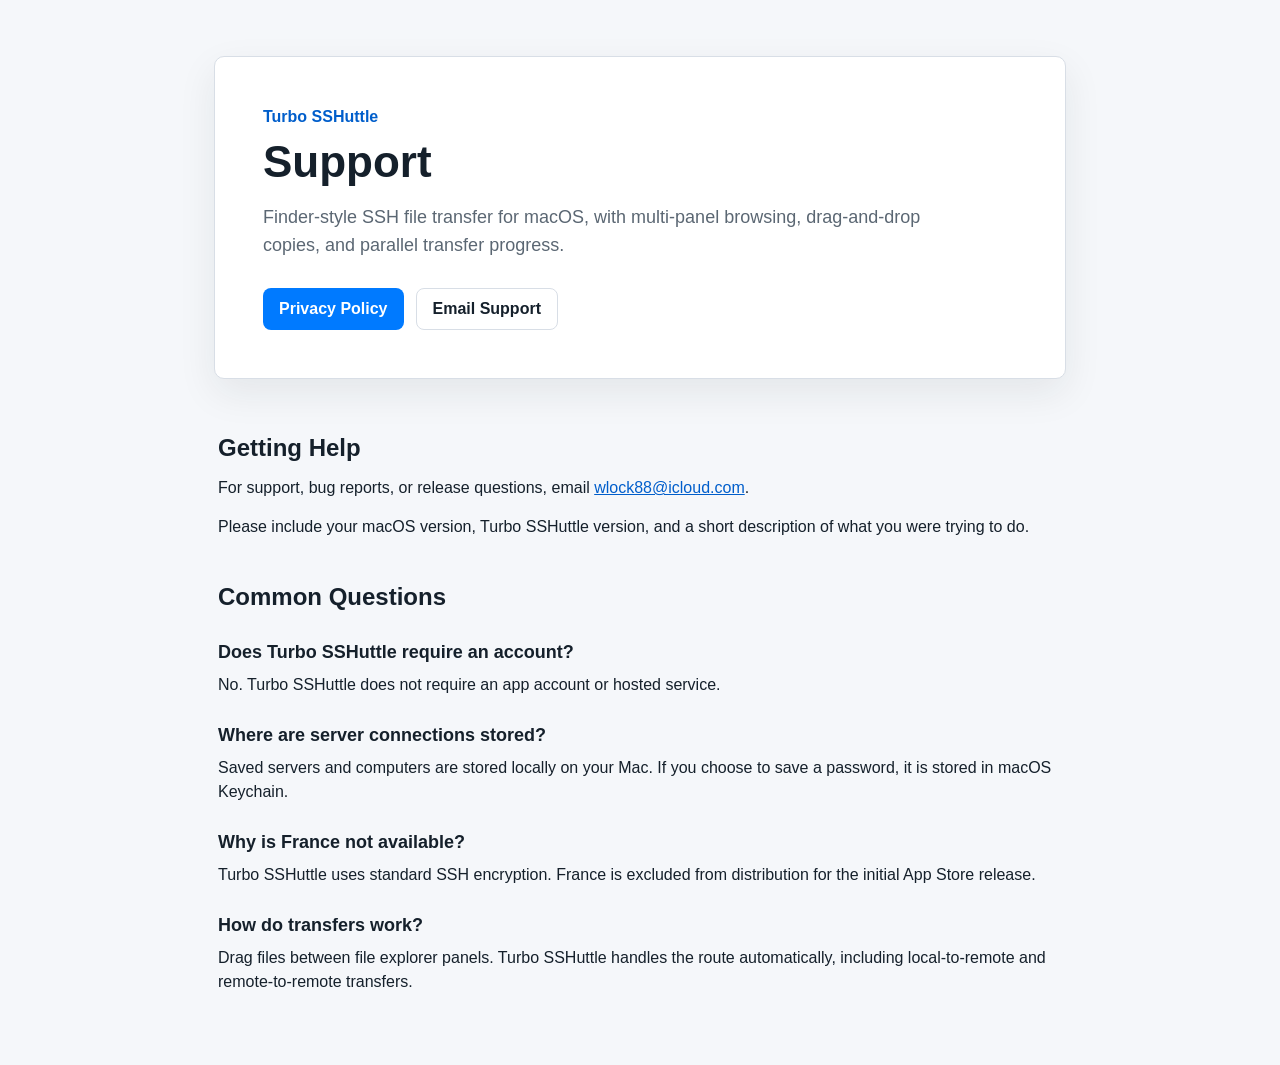
==== index.html @ 7627b373 "Add Turbo SSHuttle support site" ====
<!doctype html>
<html lang="en">
<head>
  <meta charset="utf-8">
  <meta name="viewport" content="width=device-width, initial-scale=1">
  <title>Turbo SSHuttle Support</title>
  <meta name="description" content="Support and privacy information for Turbo SSHuttle.">
  <link rel="stylesheet" href="styles.css">
</head>
<body>
  <main class="page">
    <section class="hero">
      <p class="eyebrow">Turbo SSHuttle</p>
      <h1>Support</h1>
      <p class="lede">Finder-style SSH file transfer for macOS, with multi-panel browsing, drag-and-drop copies, and parallel transfer progress.</p>
      <div class="actions">
        <a class="button" href="privacy.html">Privacy Policy</a>
        <a class="button secondary" href="mailto:wlock88@icloud.com?subject=Turbo%20SSHuttle%20Support">Email Support</a>
      </div>
    </section>

    <section class="content">
      <h2>Getting Help</h2>
      <p>For support, bug reports, or release questions, email <a href="mailto:wlock88@icloud.com">wlock88@icloud.com</a>.</p>
      <p>Please include your macOS version, Turbo SSHuttle version, and a short description of what you were trying to do.</p>

      <h2>Common Questions</h2>
      <h3>Does Turbo SSHuttle require an account?</h3>
      <p>No. Turbo SSHuttle does not require an app account or hosted service.</p>

      <h3>Where are server connections stored?</h3>
      <p>Saved servers and computers are stored locally on your Mac. If you choose to save a password, it is stored in macOS Keychain.</p>

      <h3>Why is France not available?</h3>
      <p>Turbo SSHuttle uses standard SSH encryption. France is excluded from distribution for the initial App Store release.</p>

      <h3>How do transfers work?</h3>
      <p>Drag files between file explorer panels. Turbo SSHuttle handles the route automatically, including local-to-remote and remote-to-remote transfers.</p>
    </section>
  </main>
</body>
</html>
---- styles.css ----
:root {
  color-scheme: light;
  --ink: #15202b;
  --muted: #5b6773;
  --line: #d8dee6;
  --panel: #ffffff;
  --bg: #f5f7fa;
  --accent: #007aff;
  --accent-dark: #005ecb;
}

* {
  box-sizing: border-box;
}

body {
  margin: 0;
  font-family: -apple-system, BlinkMacSystemFont, "Segoe UI", sans-serif;
  color: var(--ink);
  background: var(--bg);
  line-height: 1.55;
}

a {
  color: var(--accent-dark);
}

.page {
  max-width: 900px;
  margin: 0 auto;
  padding: 56px 24px;
}

.hero {
  padding: 48px;
  border: 1px solid var(--line);
  border-radius: 10px;
  background: var(--panel);
  box-shadow: 0 14px 38px rgba(21, 32, 43, 0.08);
}

.hero.compact {
  padding-bottom: 36px;
}

.eyebrow {
  margin: 0 0 8px;
  color: var(--accent-dark);
  font-weight: 700;
  letter-spacing: 0;
}

h1 {
  margin: 0;
  font-size: 44px;
  line-height: 1.1;
  letter-spacing: 0;
}

h2 {
  margin: 38px 0 10px;
  font-size: 24px;
  letter-spacing: 0;
}

h3 {
  margin: 24px 0 6px;
  font-size: 18px;
  letter-spacing: 0;
}

p {
  margin: 0 0 14px;
}

.lede {
  max-width: 680px;
  margin-top: 18px;
  color: var(--muted);
  font-size: 18px;
}

.actions {
  display: flex;
  flex-wrap: wrap;
  gap: 12px;
  margin-top: 28px;
}

.button {
  display: inline-flex;
  align-items: center;
  justify-content: center;
  min-height: 42px;
  padding: 0 16px;
  border-radius: 8px;
  background: var(--accent);
  color: #fff;
  font-weight: 700;
  text-decoration: none;
}

.button.secondary {
  border: 1px solid var(--line);
  background: #fff;
  color: var(--ink);
}

.content {
  padding: 12px 4px 0;
}

@media (max-width: 640px) {
  .page {
    padding: 28px 16px;
  }

  .hero {
    padding: 28px;
  }

  h1 {
    font-size: 34px;
  }
}
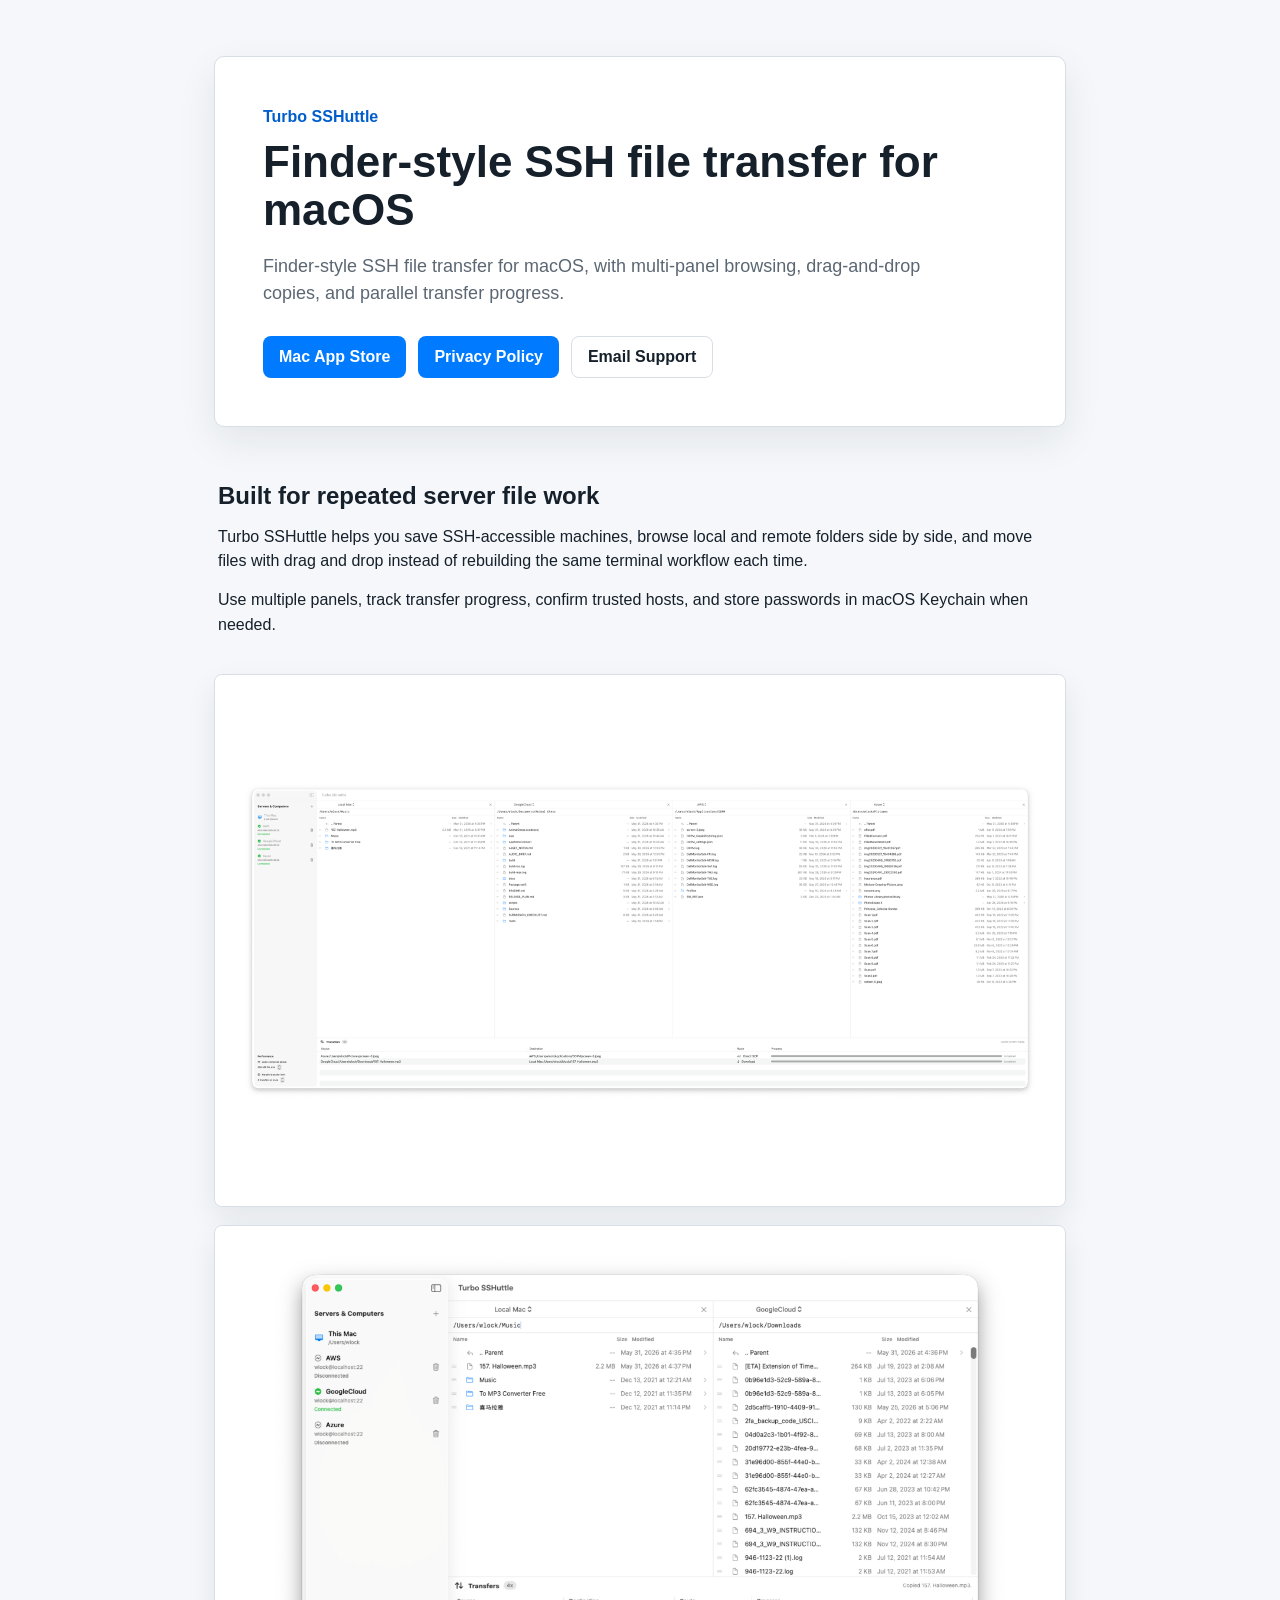
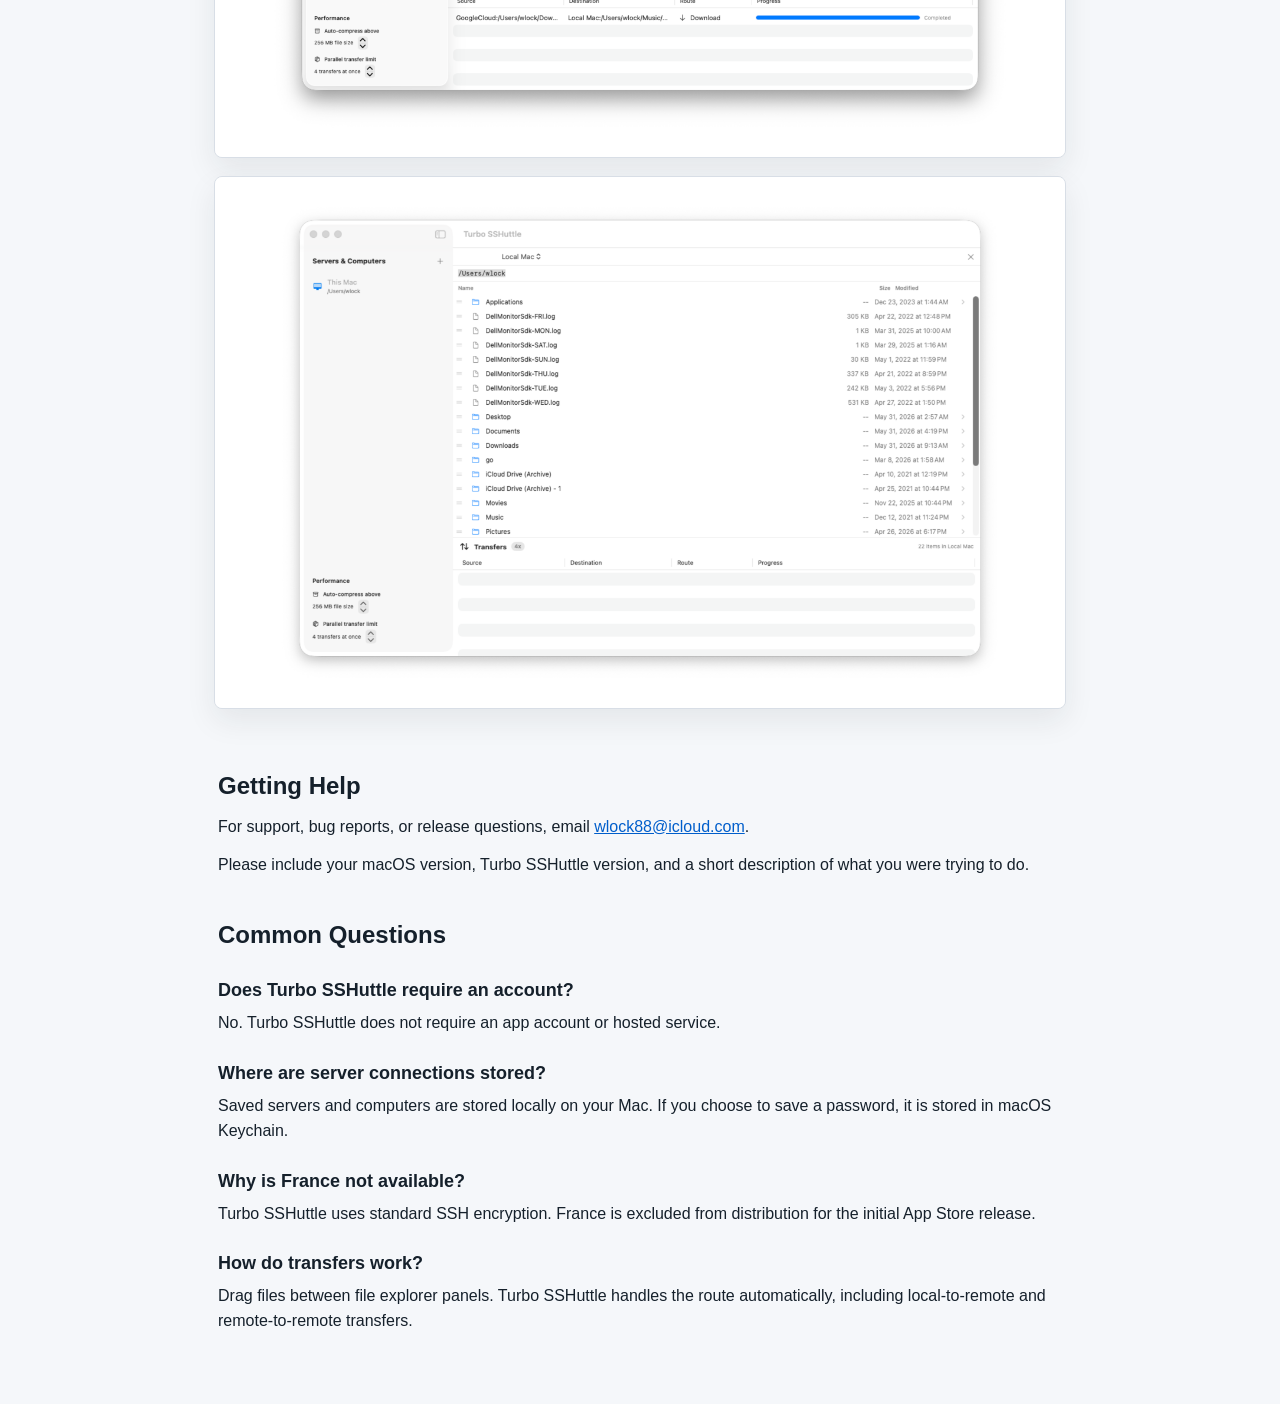
==== commit 1441e784: "Add Turbo SSHuttle product screenshots" ====
--- a/index.html
+++ b/index.html
@@ -11,12 +11,25 @@
   <main class="page">
     <section class="hero">
       <p class="eyebrow">Turbo SSHuttle</p>
-      <h1>Support</h1>
+      <h1>Finder-style SSH file transfer for macOS</h1>
       <p class="lede">Finder-style SSH file transfer for macOS, with multi-panel browsing, drag-and-drop copies, and parallel transfer progress.</p>
       <div class="actions">
+        <a class="button" href="https://apps.apple.com/sg/app/turbo-sshuttle/id6775314412?mt=12">Mac App Store</a>
         <a class="button" href="privacy.html">Privacy Policy</a>
         <a class="button secondary" href="mailto:wlock88@icloud.com?subject=Turbo%20SSHuttle%20Support">Email Support</a>
       </div>
+    </section>
+
+    <section class="content">
+      <h2>Built for repeated server file work</h2>
+      <p>Turbo SSHuttle helps you save SSH-accessible machines, browse local and remote folders side by side, and move files with drag and drop instead of rebuilding the same terminal workflow each time.</p>
+      <p>Use multiple panels, track transfer progress, confirm trusted hosts, and store passwords in macOS Keychain when needed.</p>
+    </section>
+
+    <section class="screenshots" aria-label="Turbo SSHuttle screenshots">
+      <img src="assets/turbo-sshuttle-01.png" alt="Turbo SSHuttle multi-panel file browser">
+      <img src="assets/turbo-sshuttle-02.png" alt="Turbo SSHuttle transfer workflow">
+      <img src="assets/turbo-sshuttle-03.png" alt="Turbo SSHuttle local file panel">
     </section>
 
     <section class="content">
--- a/styles.css
+++ b/styles.css
@@ -110,6 +110,22 @@
   padding: 12px 4px 0;
 }
 
+.screenshots {
+  display: grid;
+  gap: 18px;
+  margin: 36px 0 8px;
+}
+
+.screenshots img {
+  display: block;
+  width: 100%;
+  height: auto;
+  border: 1px solid var(--line);
+  border-radius: 8px;
+  background: #fff;
+  box-shadow: 0 12px 30px rgba(21, 32, 43, 0.08);
+}
+
 @media (max-width: 640px) {
   .page {
     padding: 28px 16px;
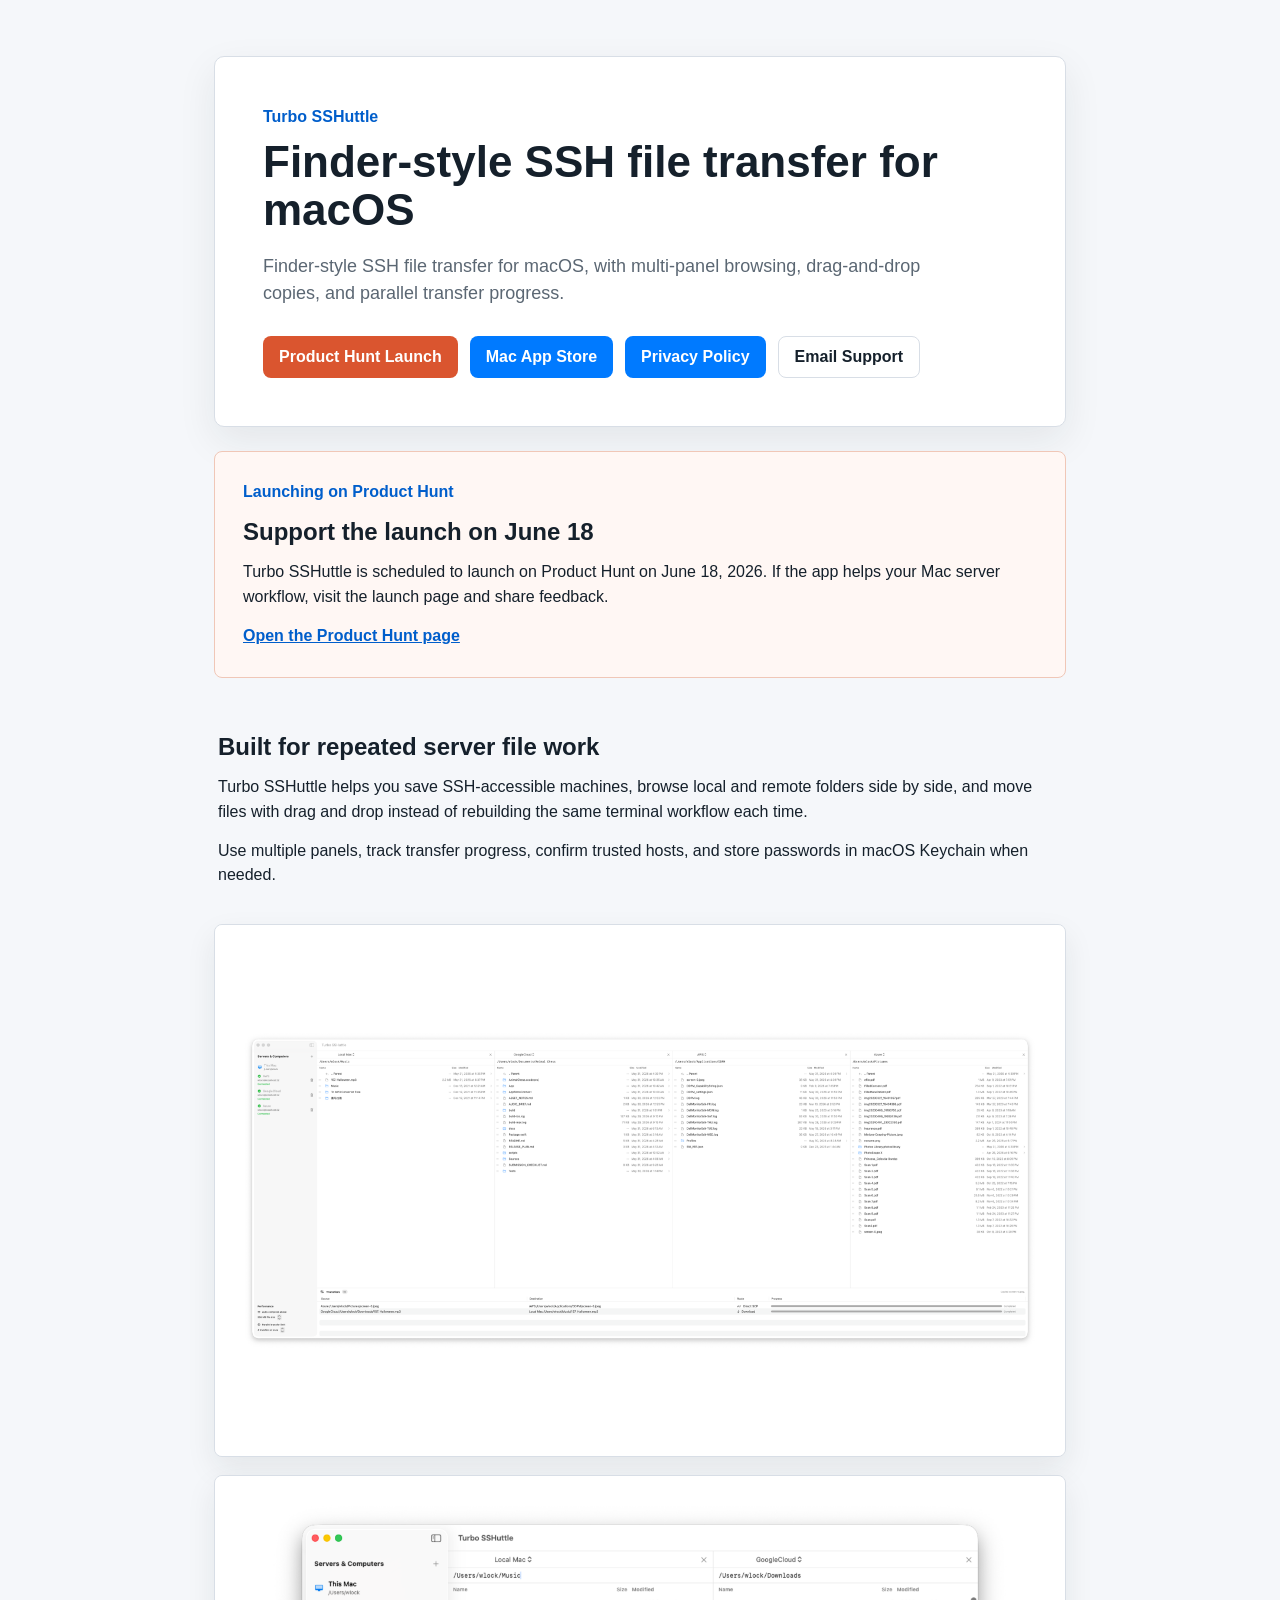
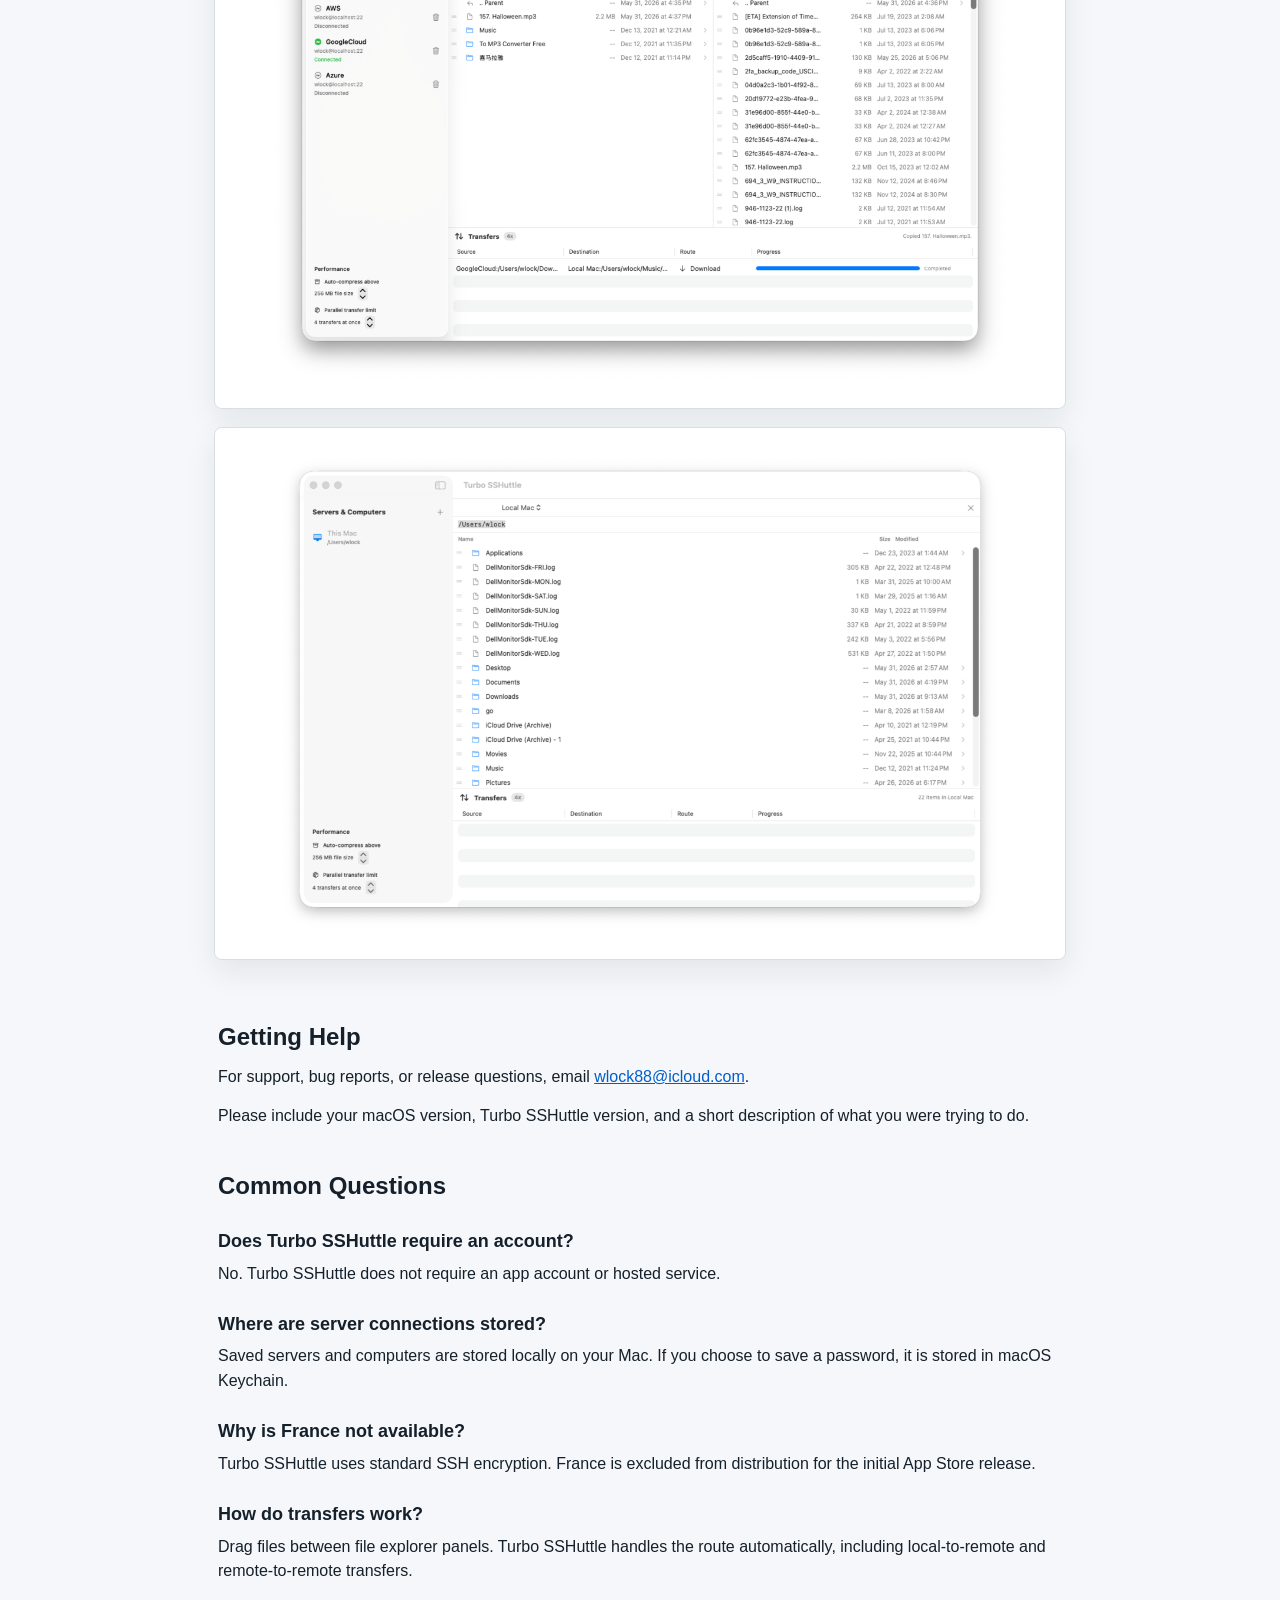
==== commit 2312b966: "Add Product Hunt launch prep" ====
--- a/index.html
+++ b/index.html
@@ -14,10 +14,18 @@
       <h1>Finder-style SSH file transfer for macOS</h1>
       <p class="lede">Finder-style SSH file transfer for macOS, with multi-panel browsing, drag-and-drop copies, and parallel transfer progress.</p>
       <div class="actions">
+        <a class="button launch" href="https://www.producthunt.com/products/turbo-sshuttle?launch=turbo-sshuttle">Product Hunt Launch</a>
         <a class="button" href="https://apps.apple.com/sg/app/turbo-sshuttle/id6775314412?mt=12">Mac App Store</a>
         <a class="button" href="privacy.html">Privacy Policy</a>
         <a class="button secondary" href="mailto:wlock88@icloud.com?subject=Turbo%20SSHuttle%20Support">Email Support</a>
       </div>
+    </section>
+
+    <section class="launch-note" aria-label="Product Hunt launch">
+      <p class="eyebrow">Launching on Product Hunt</p>
+      <h2>Support the launch on June 18</h2>
+      <p>Turbo SSHuttle is scheduled to launch on Product Hunt on June 18, 2026. If the app helps your Mac server workflow, visit the launch page and share feedback.</p>
+      <a class="text-link" href="https://www.producthunt.com/products/turbo-sshuttle?launch=turbo-sshuttle">Open the Product Hunt page</a>
     </section>
 
     <section class="content">
--- a/styles.css
+++ b/styles.css
@@ -106,6 +106,26 @@
   color: var(--ink);
 }
 
+.button.launch {
+  background: #da552f;
+}
+
+.launch-note {
+  margin-top: 24px;
+  padding: 28px;
+  border: 1px solid #f0c7b7;
+  border-radius: 8px;
+  background: #fff7f4;
+}
+
+.launch-note h2 {
+  margin-top: 0;
+}
+
+.text-link {
+  font-weight: 700;
+}
+
 .content {
   padding: 12px 4px 0;
 }
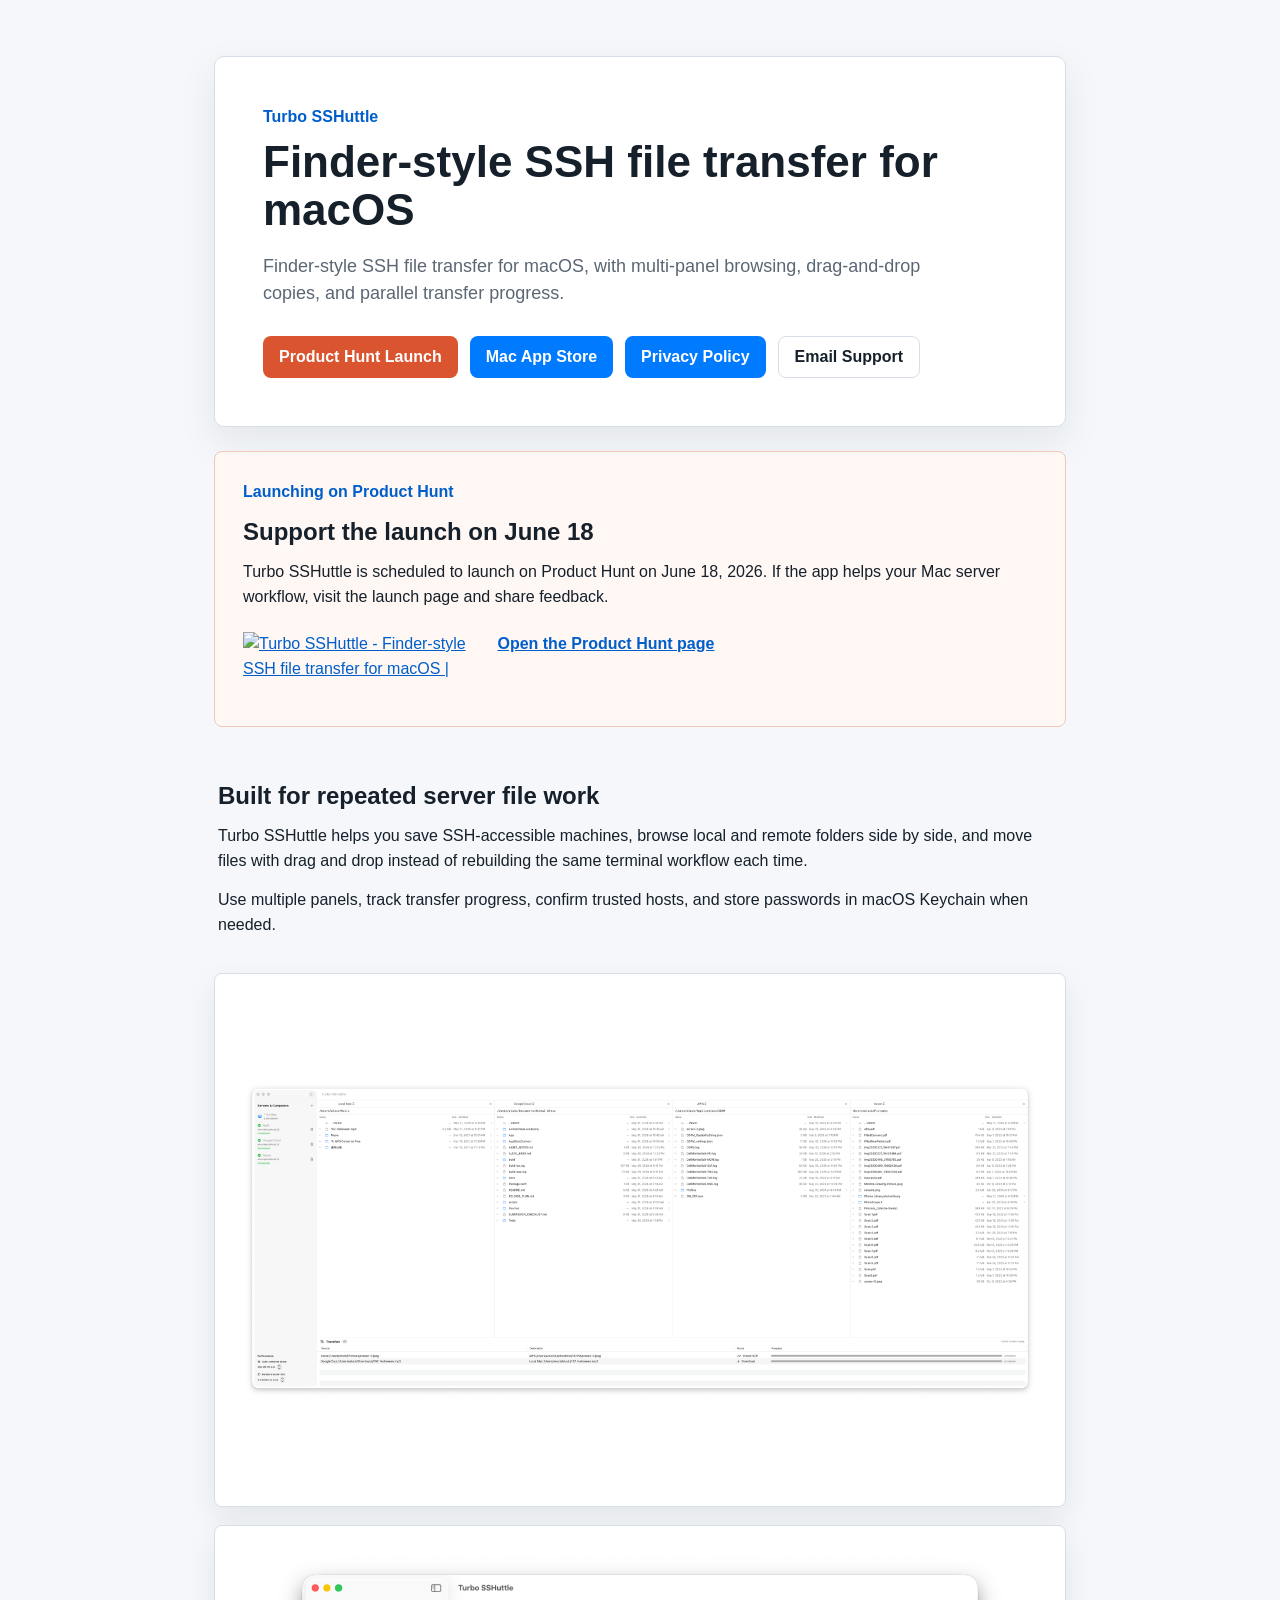
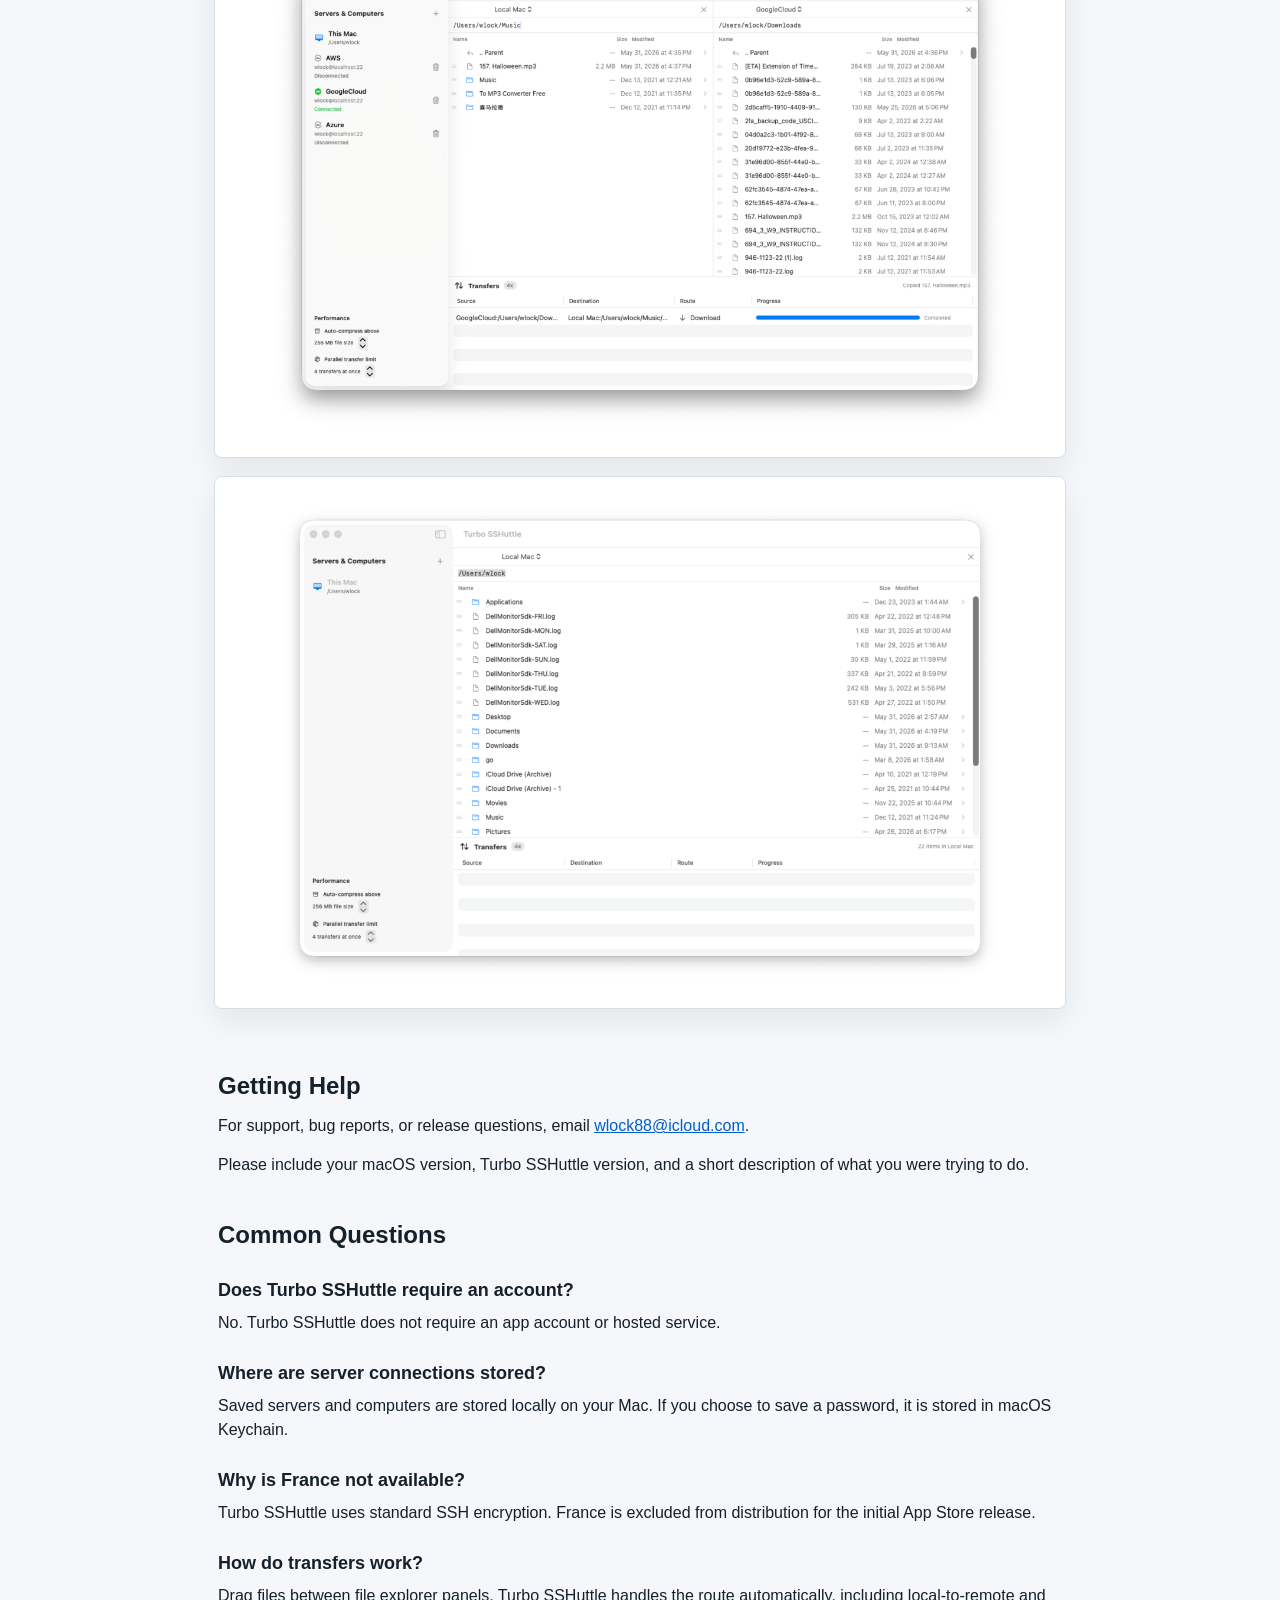
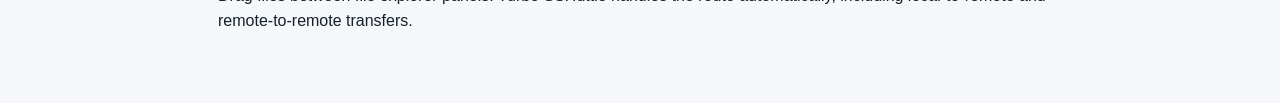
==== commit 63001c41: "Add Product Hunt badge" ====
--- a/index.html
+++ b/index.html
@@ -25,6 +25,9 @@
       <p class="eyebrow">Launching on Product Hunt</p>
       <h2>Support the launch on June 18</h2>
       <p>Turbo SSHuttle is scheduled to launch on Product Hunt on June 18, 2026. If the app helps your Mac server workflow, visit the launch page and share feedback.</p>
+      <a class="product-hunt-badge" href="https://www.producthunt.com/products/turbo-sshuttle?embed=true&amp;utm_source=badge-featured&amp;utm_medium=badge&amp;utm_campaign=badge-turbo-sshuttle" target="_blank" rel="noopener noreferrer">
+        <img src="https://api.producthunt.com/widgets/embed-image/v1/featured.svg?post_id=1174680&amp;theme=light" alt="Turbo SSHuttle - Finder-style SSH file transfer for macOS | Product Hunt" width="250" height="54">
+      </a>
       <a class="text-link" href="https://www.producthunt.com/products/turbo-sshuttle?launch=turbo-sshuttle">Open the Product Hunt page</a>
     </section>
 
--- a/styles.css
+++ b/styles.css
@@ -122,6 +122,15 @@
   margin-top: 0;
 }
 
+.product-hunt-badge {
+  display: inline-flex;
+  margin: 8px 0 12px;
+}
+
+.product-hunt-badge img {
+  display: block;
+}
+
 .text-link {
   font-weight: 700;
 }
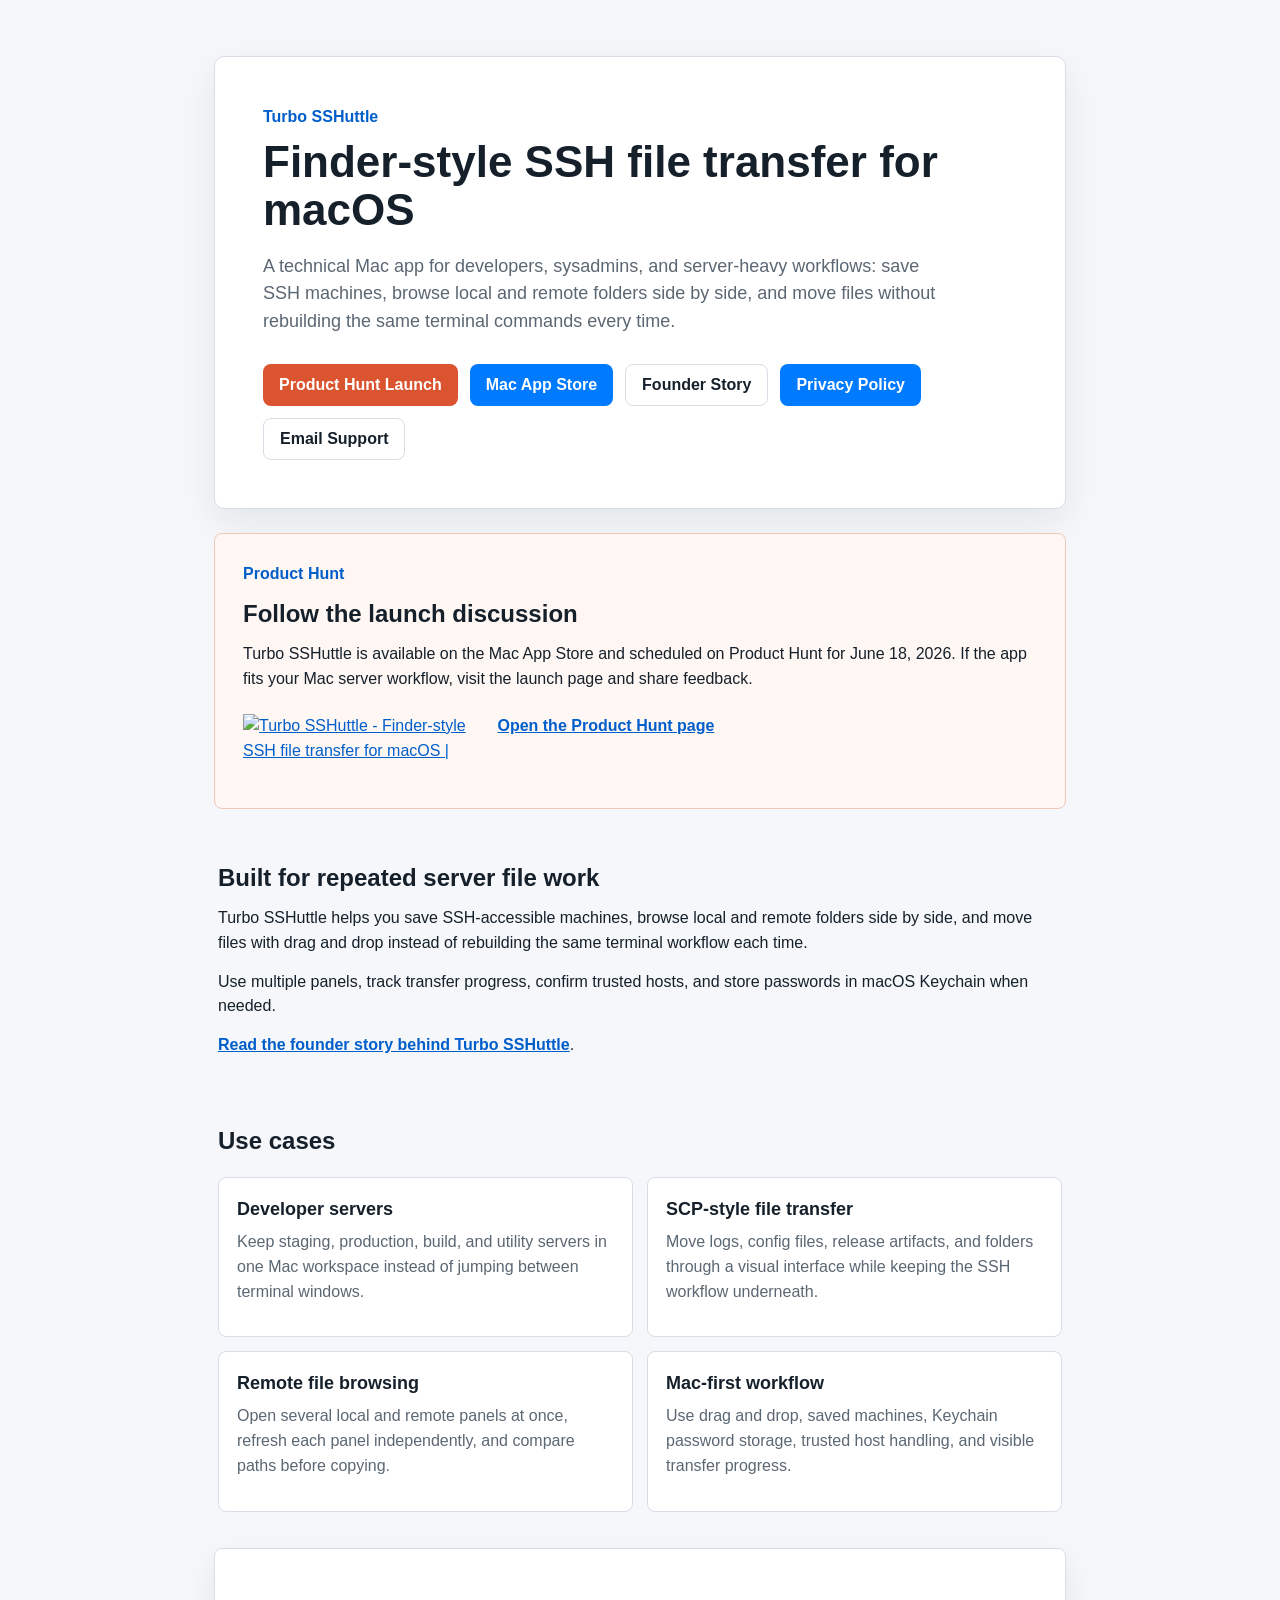
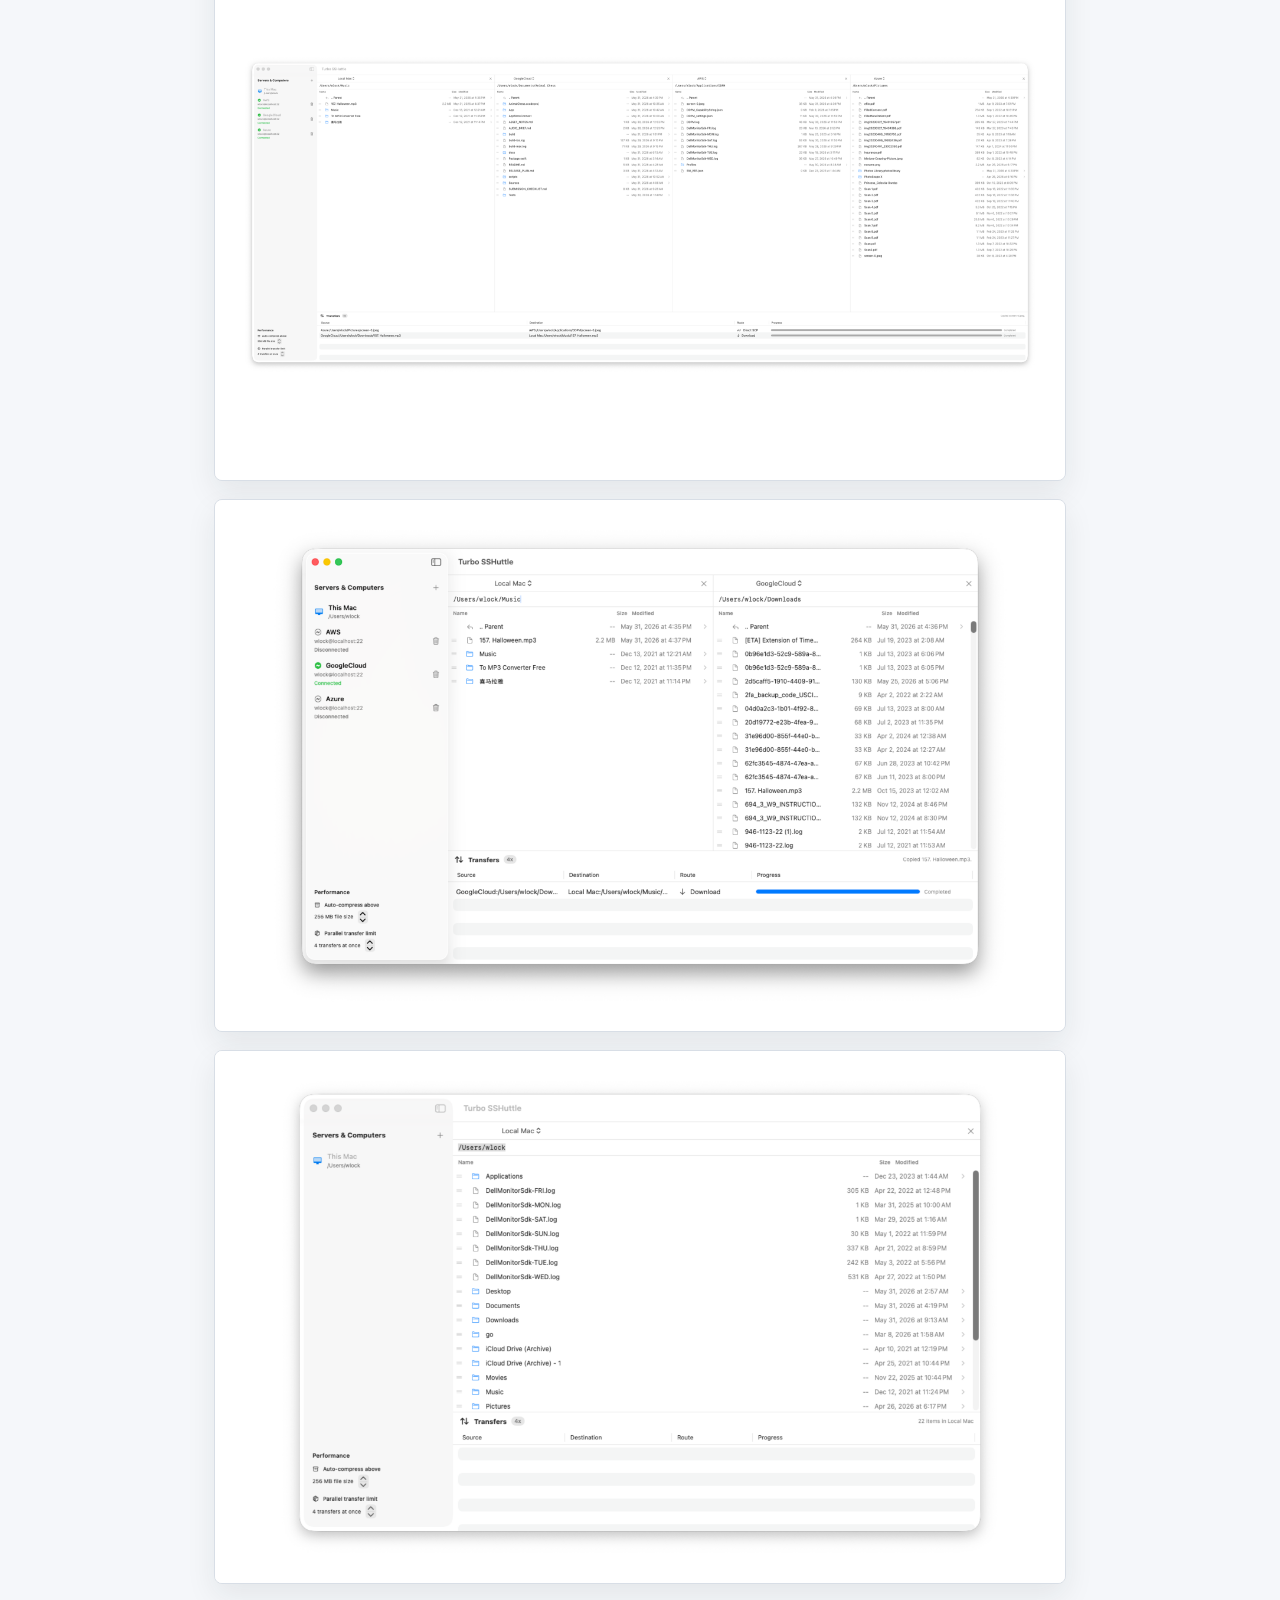
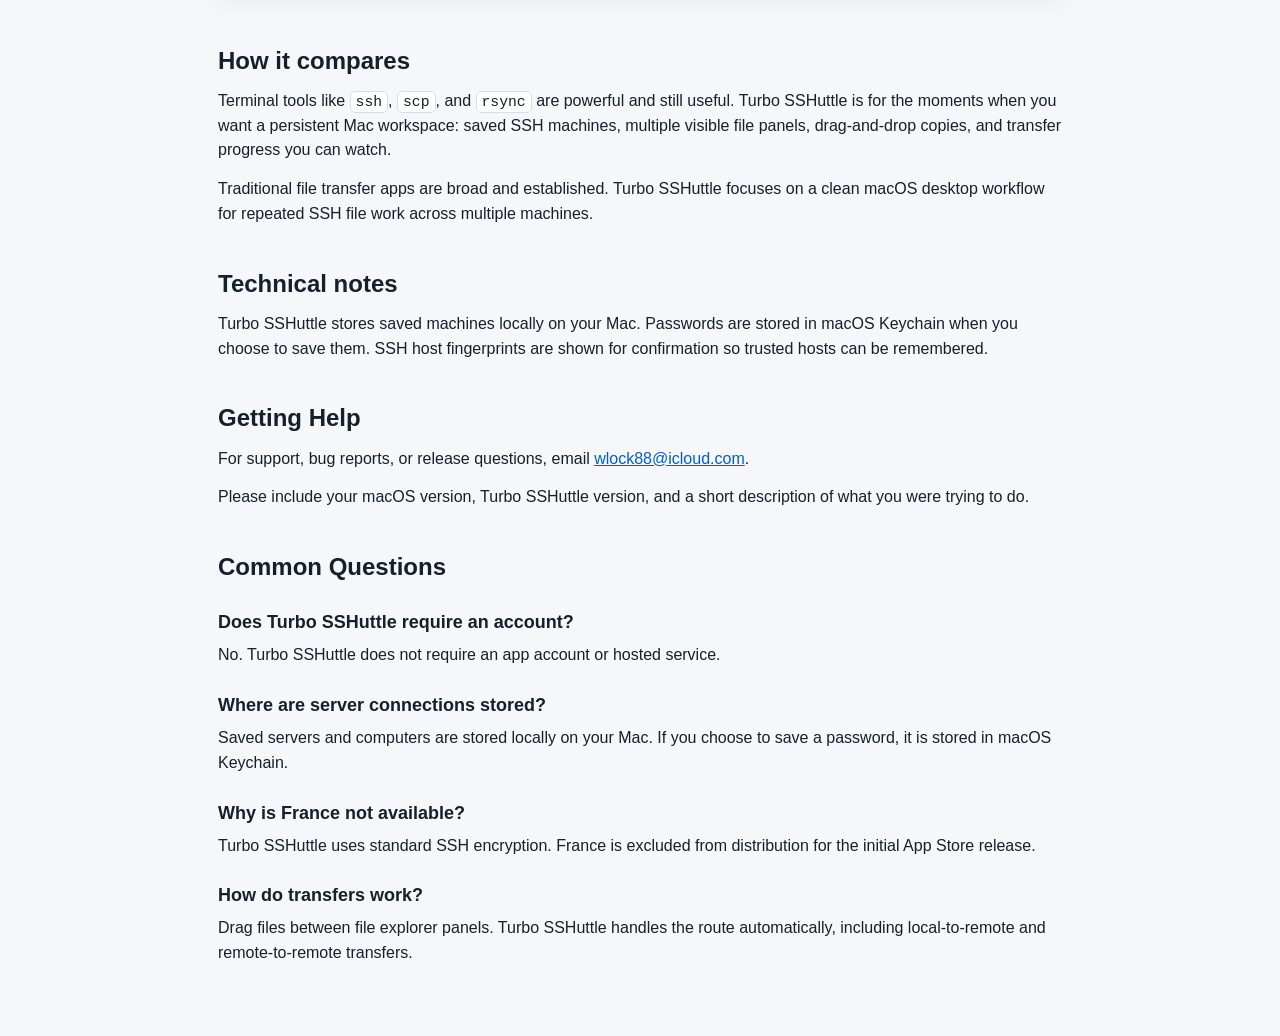
==== commit 72b426ee: "Strengthen technical product page" ====
--- a/index.html
+++ b/index.html
@@ -3,8 +3,20 @@
 <head>
   <meta charset="utf-8">
   <meta name="viewport" content="width=device-width, initial-scale=1">
-  <title>Turbo SSHuttle Support</title>
-  <meta name="description" content="Support and privacy information for Turbo SSHuttle.">
+  <title>Turbo SSHuttle - Finder-style SSH file transfer for macOS</title>
+  <meta name="description" content="Turbo SSHuttle is a macOS SSH file transfer app for developers, sysadmins, and Mac users who want saved servers, multi-panel browsing, drag-and-drop transfers, SCP-style copies, and parallel progress tracking.">
+  <link rel="canonical" href="https://williamlock.github.io/Turbo-SSHuttle-Support/">
+  <meta property="og:type" content="website">
+  <meta property="og:title" content="Turbo SSHuttle">
+  <meta property="og:description" content="A technical macOS SSH file transfer app with saved servers, multi-panel browsing, drag-and-drop copies, SCP-style transfers, and parallel progress tracking.">
+  <meta property="og:url" content="https://williamlock.github.io/Turbo-SSHuttle-Support/">
+  <meta property="og:image" content="https://williamlock.github.io/Turbo-SSHuttle-Support/assets/turbo-sshuttle-social.png">
+  <meta property="og:image:width" content="1200">
+  <meta property="og:image:height" content="630">
+  <meta name="twitter:card" content="summary_large_image">
+  <meta name="twitter:title" content="Turbo SSHuttle">
+  <meta name="twitter:description" content="A technical macOS SSH file transfer app with saved servers, multi-panel browsing, and drag-and-drop copies.">
+  <meta name="twitter:image" content="https://williamlock.github.io/Turbo-SSHuttle-Support/assets/turbo-sshuttle-social.png">
   <link rel="stylesheet" href="styles.css">
 </head>
 <body>
@@ -12,19 +24,20 @@
     <section class="hero">
       <p class="eyebrow">Turbo SSHuttle</p>
       <h1>Finder-style SSH file transfer for macOS</h1>
-      <p class="lede">Finder-style SSH file transfer for macOS, with multi-panel browsing, drag-and-drop copies, and parallel transfer progress.</p>
+      <p class="lede">A technical Mac app for developers, sysadmins, and server-heavy workflows: save SSH machines, browse local and remote folders side by side, and move files without rebuilding the same terminal commands every time.</p>
       <div class="actions">
         <a class="button launch" href="https://www.producthunt.com/products/turbo-sshuttle?launch=turbo-sshuttle">Product Hunt Launch</a>
         <a class="button" href="https://apps.apple.com/sg/app/turbo-sshuttle/id6775314412?mt=12">Mac App Store</a>
+        <a class="button secondary" href="technical-story.html">Founder Story</a>
         <a class="button" href="privacy.html">Privacy Policy</a>
         <a class="button secondary" href="mailto:wlock88@icloud.com?subject=Turbo%20SSHuttle%20Support">Email Support</a>
       </div>
     </section>
 
     <section class="launch-note" aria-label="Product Hunt launch">
-      <p class="eyebrow">Launching on Product Hunt</p>
-      <h2>Support the launch on June 18</h2>
-      <p>Turbo SSHuttle is scheduled to launch on Product Hunt on June 18, 2026. If the app helps your Mac server workflow, visit the launch page and share feedback.</p>
+      <p class="eyebrow">Product Hunt</p>
+      <h2>Follow the launch discussion</h2>
+      <p>Turbo SSHuttle is available on the Mac App Store and scheduled on Product Hunt for June 18, 2026. If the app fits your Mac server workflow, visit the launch page and share feedback.</p>
       <a class="product-hunt-badge" href="https://www.producthunt.com/products/turbo-sshuttle?embed=true&amp;utm_source=badge-featured&amp;utm_medium=badge&amp;utm_campaign=badge-turbo-sshuttle" target="_blank" rel="noopener noreferrer">
         <img src="https://api.producthunt.com/widgets/embed-image/v1/featured.svg?post_id=1174680&amp;theme=light" alt="Turbo SSHuttle - Finder-style SSH file transfer for macOS | Product Hunt" width="250" height="54">
       </a>
@@ -35,6 +48,29 @@
       <h2>Built for repeated server file work</h2>
       <p>Turbo SSHuttle helps you save SSH-accessible machines, browse local and remote folders side by side, and move files with drag and drop instead of rebuilding the same terminal workflow each time.</p>
       <p>Use multiple panels, track transfer progress, confirm trusted hosts, and store passwords in macOS Keychain when needed.</p>
+      <p><a class="text-link" href="technical-story.html">Read the founder story behind Turbo SSHuttle</a>.</p>
+    </section>
+
+    <section class="content">
+      <h2>Use cases</h2>
+      <div class="feature-grid">
+        <article>
+          <h3>Developer servers</h3>
+          <p>Keep staging, production, build, and utility servers in one Mac workspace instead of jumping between terminal windows.</p>
+        </article>
+        <article>
+          <h3>SCP-style file transfer</h3>
+          <p>Move logs, config files, release artifacts, and folders through a visual interface while keeping the SSH workflow underneath.</p>
+        </article>
+        <article>
+          <h3>Remote file browsing</h3>
+          <p>Open several local and remote panels at once, refresh each panel independently, and compare paths before copying.</p>
+        </article>
+        <article>
+          <h3>Mac-first workflow</h3>
+          <p>Use drag and drop, saved machines, Keychain password storage, trusted host handling, and visible transfer progress.</p>
+        </article>
+      </div>
     </section>
 
     <section class="screenshots" aria-label="Turbo SSHuttle screenshots">
@@ -44,6 +80,13 @@
     </section>
 
     <section class="content">
+      <h2>How it compares</h2>
+      <p>Terminal tools like <code>ssh</code>, <code>scp</code>, and <code>rsync</code> are powerful and still useful. Turbo SSHuttle is for the moments when you want a persistent Mac workspace: saved SSH machines, multiple visible file panels, drag-and-drop copies, and transfer progress you can watch.</p>
+      <p>Traditional file transfer apps are broad and established. Turbo SSHuttle focuses on a clean macOS desktop workflow for repeated SSH file work across multiple machines.</p>
+
+      <h2>Technical notes</h2>
+      <p>Turbo SSHuttle stores saved machines locally on your Mac. Passwords are stored in macOS Keychain when you choose to save them. SSH host fingerprints are shown for confirmation so trusted hosts can be remembered.</p>
+
       <h2>Getting Help</h2>
       <p>For support, bug reports, or release questions, email <a href="mailto:wlock88@icloud.com">wlock88@icloud.com</a>.</p>
       <p>Please include your macOS version, Turbo SSHuttle version, and a short description of what you were trying to do.</p>
--- a/styles.css
+++ b/styles.css
@@ -73,6 +73,24 @@
   margin: 0 0 14px;
 }
 
+ul {
+  margin: 0 0 18px;
+  padding-left: 22px;
+}
+
+li {
+  margin: 6px 0;
+}
+
+code {
+  padding: 2px 5px;
+  border: 1px solid var(--line);
+  border-radius: 5px;
+  background: #fff;
+  font-family: "SF Mono", Menlo, Consolas, monospace;
+  font-size: 0.92em;
+}
+
 .lede {
   max-width: 680px;
   margin-top: 18px;
@@ -139,6 +157,50 @@
   padding: 12px 4px 0;
 }
 
+.story-page {
+  max-width: 860px;
+}
+
+.story-content {
+  padding: 18px 4px 0;
+}
+
+.story-content p,
+.story-content li {
+  font-size: 17px;
+}
+
+.story-cta {
+  margin-top: 26px;
+  padding: 18px;
+  border: 1px solid var(--line);
+  border-radius: 8px;
+  background: #fff;
+  font-weight: 700;
+}
+
+.feature-grid {
+  display: grid;
+  grid-template-columns: repeat(2, minmax(0, 1fr));
+  gap: 14px;
+  margin-top: 18px;
+}
+
+.feature-grid article {
+  padding: 18px;
+  border: 1px solid var(--line);
+  border-radius: 8px;
+  background: #fff;
+}
+
+.feature-grid h3 {
+  margin-top: 0;
+}
+
+.feature-grid p {
+  color: var(--muted);
+}
+
 .screenshots {
   display: grid;
   gap: 18px;
@@ -167,4 +229,8 @@
   h1 {
     font-size: 34px;
   }
-}
+
+  .feature-grid {
+    grid-template-columns: 1fr;
+  }
+}
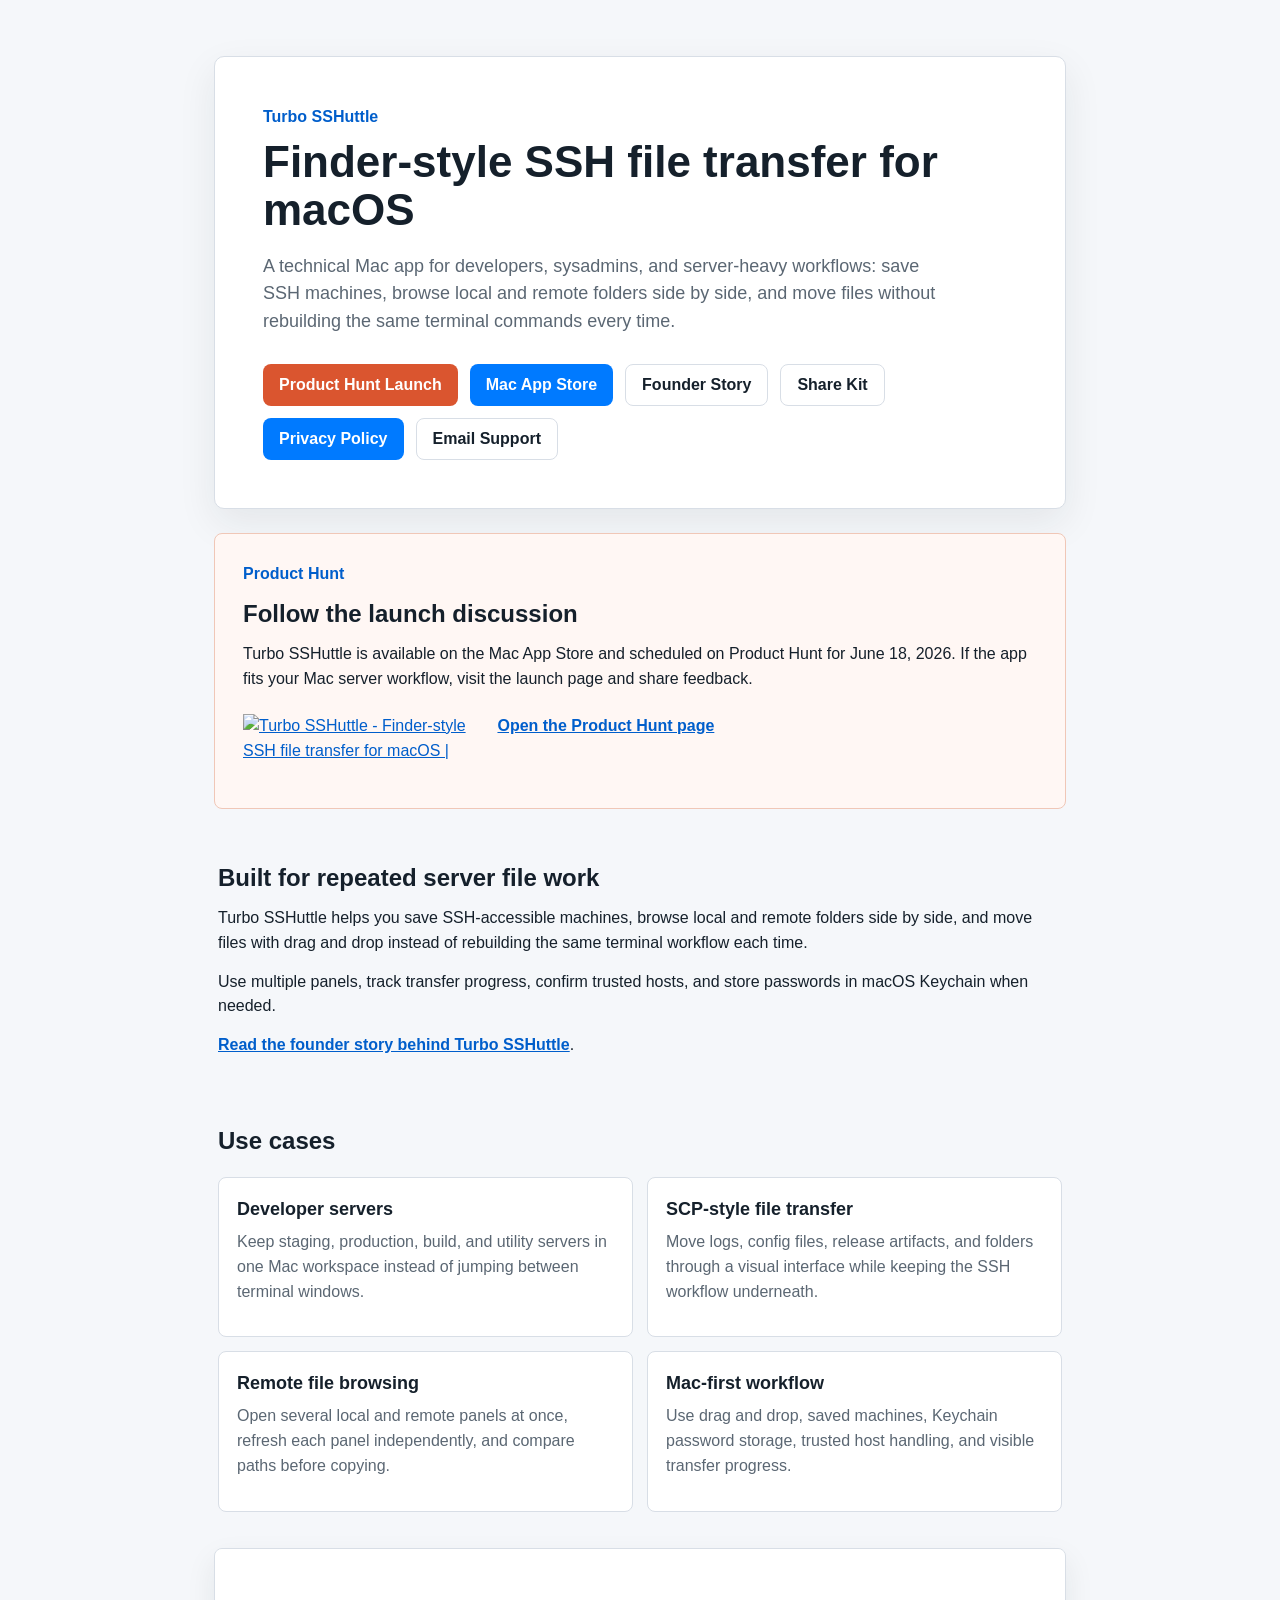
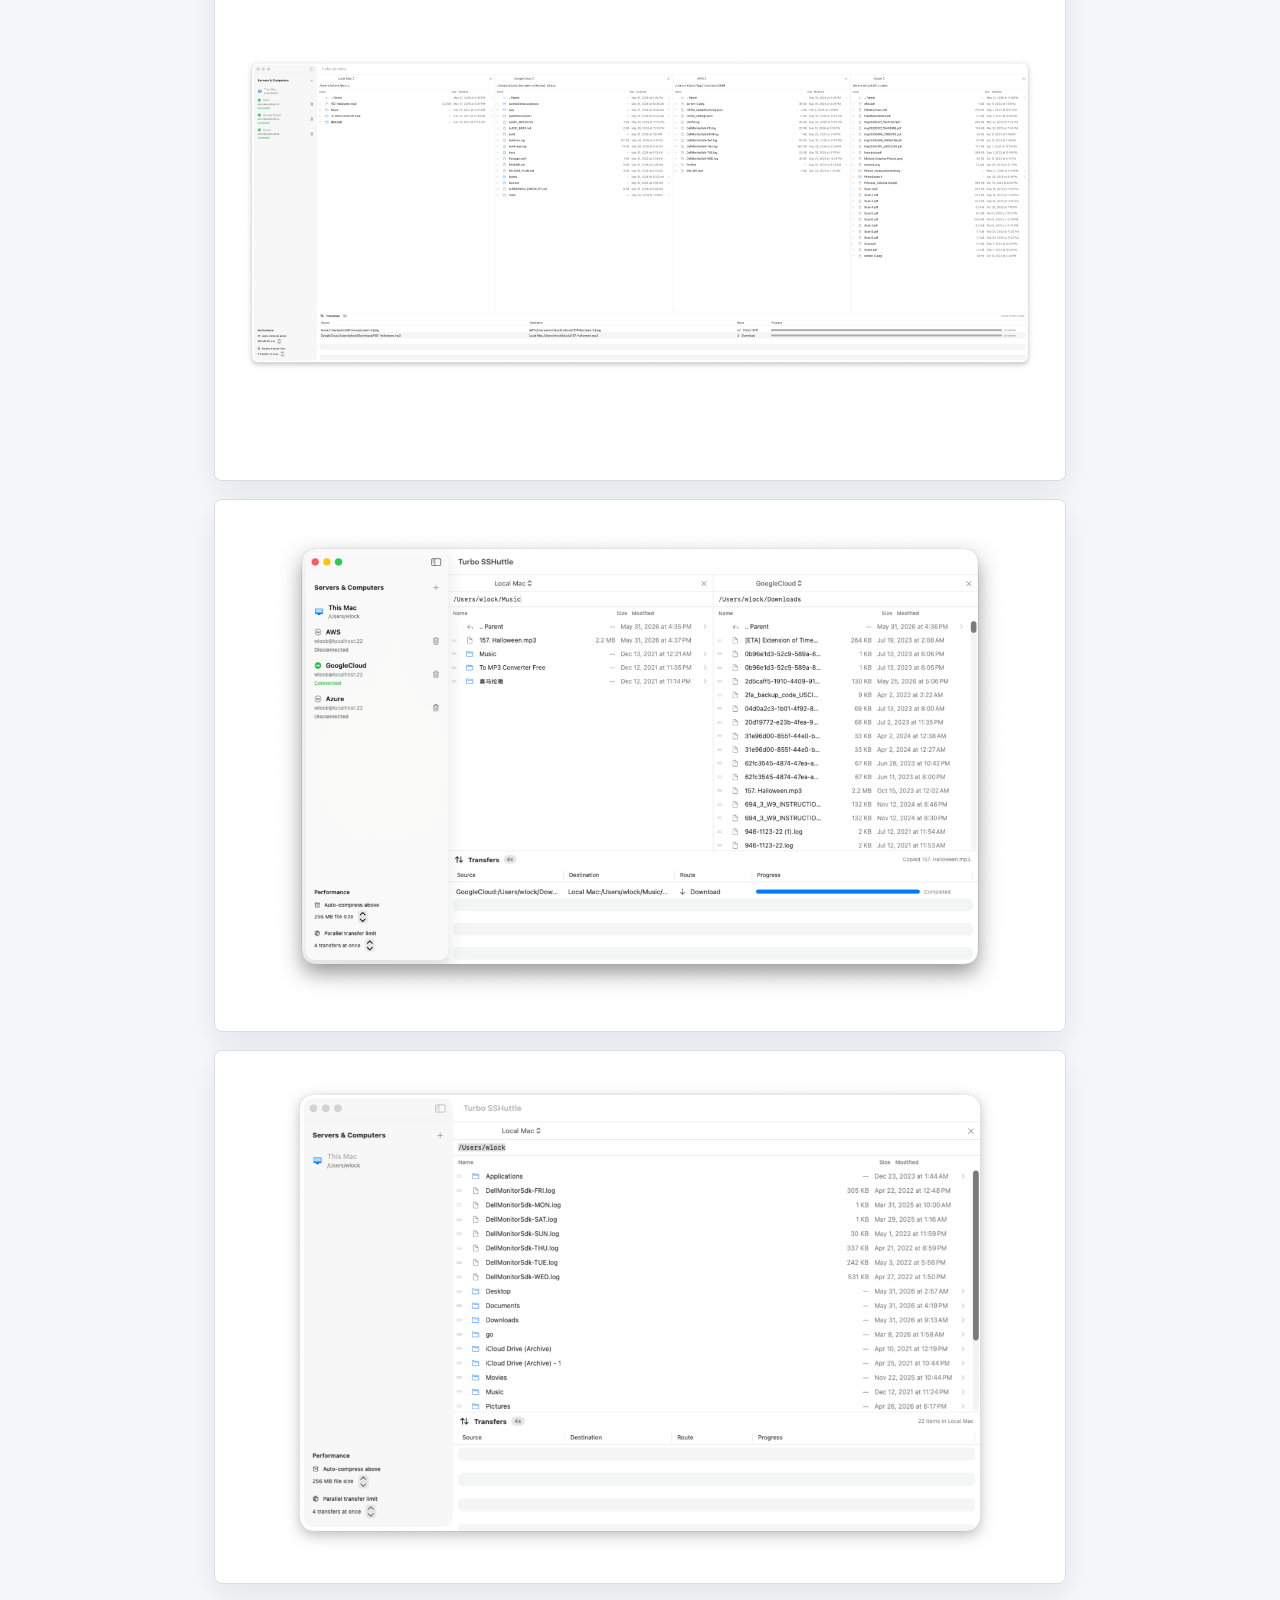
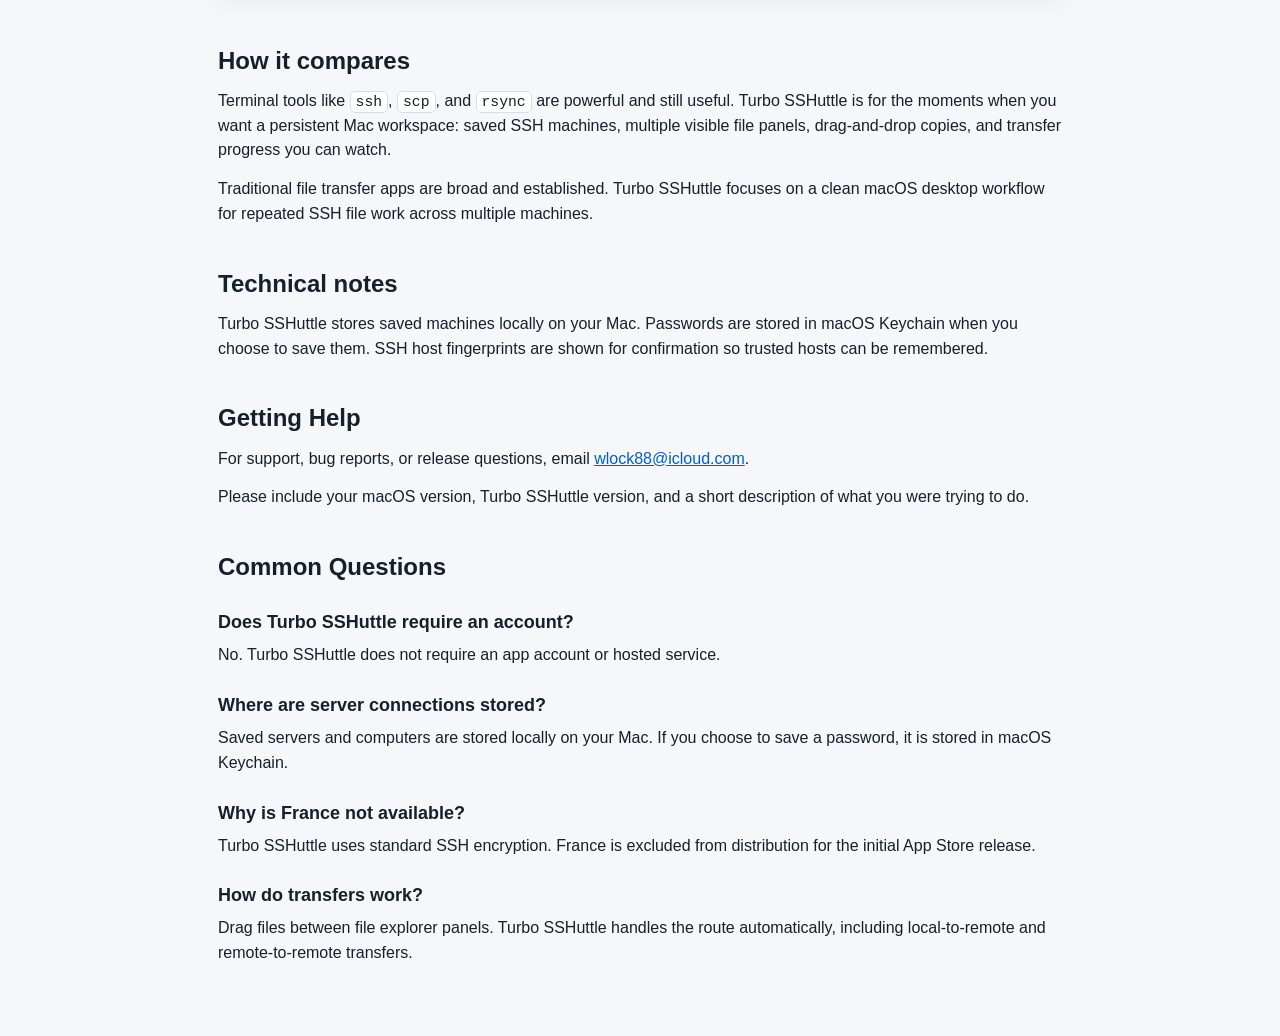
==== commit 9017ac52: "Add Turbo SSHuttle share kit" ====
--- a/index.html
+++ b/index.html
@@ -29,6 +29,7 @@
         <a class="button launch" href="https://www.producthunt.com/products/turbo-sshuttle?launch=turbo-sshuttle">Product Hunt Launch</a>
         <a class="button" href="https://apps.apple.com/sg/app/turbo-sshuttle/id6775314412?mt=12">Mac App Store</a>
         <a class="button secondary" href="technical-story.html">Founder Story</a>
+        <a class="button secondary" href="share-kit.html">Share Kit</a>
         <a class="button" href="privacy.html">Privacy Policy</a>
         <a class="button secondary" href="mailto:wlock88@icloud.com?subject=Turbo%20SSHuttle%20Support">Email Support</a>
       </div>
--- a/styles.css
+++ b/styles.css
@@ -153,6 +153,21 @@
   font-weight: 700;
 }
 
+.link-list {
+  display: grid;
+  gap: 10px;
+  margin: 14px 0 18px;
+}
+
+.link-list a {
+  padding: 12px 14px;
+  border: 1px solid var(--line);
+  border-radius: 8px;
+  background: #fff;
+  font-weight: 700;
+  text-decoration: none;
+}
+
 .content {
   padding: 12px 4px 0;
 }
@@ -170,6 +185,26 @@
   font-size: 17px;
 }
 
+.story-shot {
+  margin: 30px 0;
+}
+
+.story-shot img {
+  display: block;
+  width: 100%;
+  height: auto;
+  border: 1px solid var(--line);
+  border-radius: 8px;
+  background: #fff;
+  box-shadow: 0 12px 30px rgba(21, 32, 43, 0.08);
+}
+
+.story-shot figcaption {
+  margin-top: 10px;
+  color: var(--muted);
+  font-size: 14px;
+}
+
 .story-cta {
   margin-top: 26px;
   padding: 18px;
@@ -177,6 +212,47 @@
   border-radius: 8px;
   background: #fff;
   font-weight: 700;
+}
+
+.copy-box {
+  padding: 18px;
+  border: 1px solid var(--line);
+  border-radius: 8px;
+  background: #fff;
+}
+
+.copy-box p:last-child {
+  margin-bottom: 0;
+}
+
+.asset-grid {
+  display: grid;
+  grid-template-columns: repeat(3, minmax(0, 1fr));
+  gap: 14px;
+  margin-top: 18px;
+}
+
+.asset-grid a {
+  display: block;
+  color: var(--ink);
+  font-weight: 700;
+  text-decoration: none;
+}
+
+.asset-grid img {
+  display: block;
+  width: 100%;
+  height: 160px;
+  object-fit: cover;
+  border: 1px solid var(--line);
+  border-radius: 8px;
+  background: #fff;
+  box-shadow: 0 10px 24px rgba(21, 32, 43, 0.08);
+}
+
+.asset-grid span {
+  display: block;
+  margin-top: 8px;
 }
 
 .feature-grid {
@@ -233,4 +309,8 @@
   .feature-grid {
     grid-template-columns: 1fr;
   }
-}
+
+  .asset-grid {
+    grid-template-columns: 1fr;
+  }
+}
